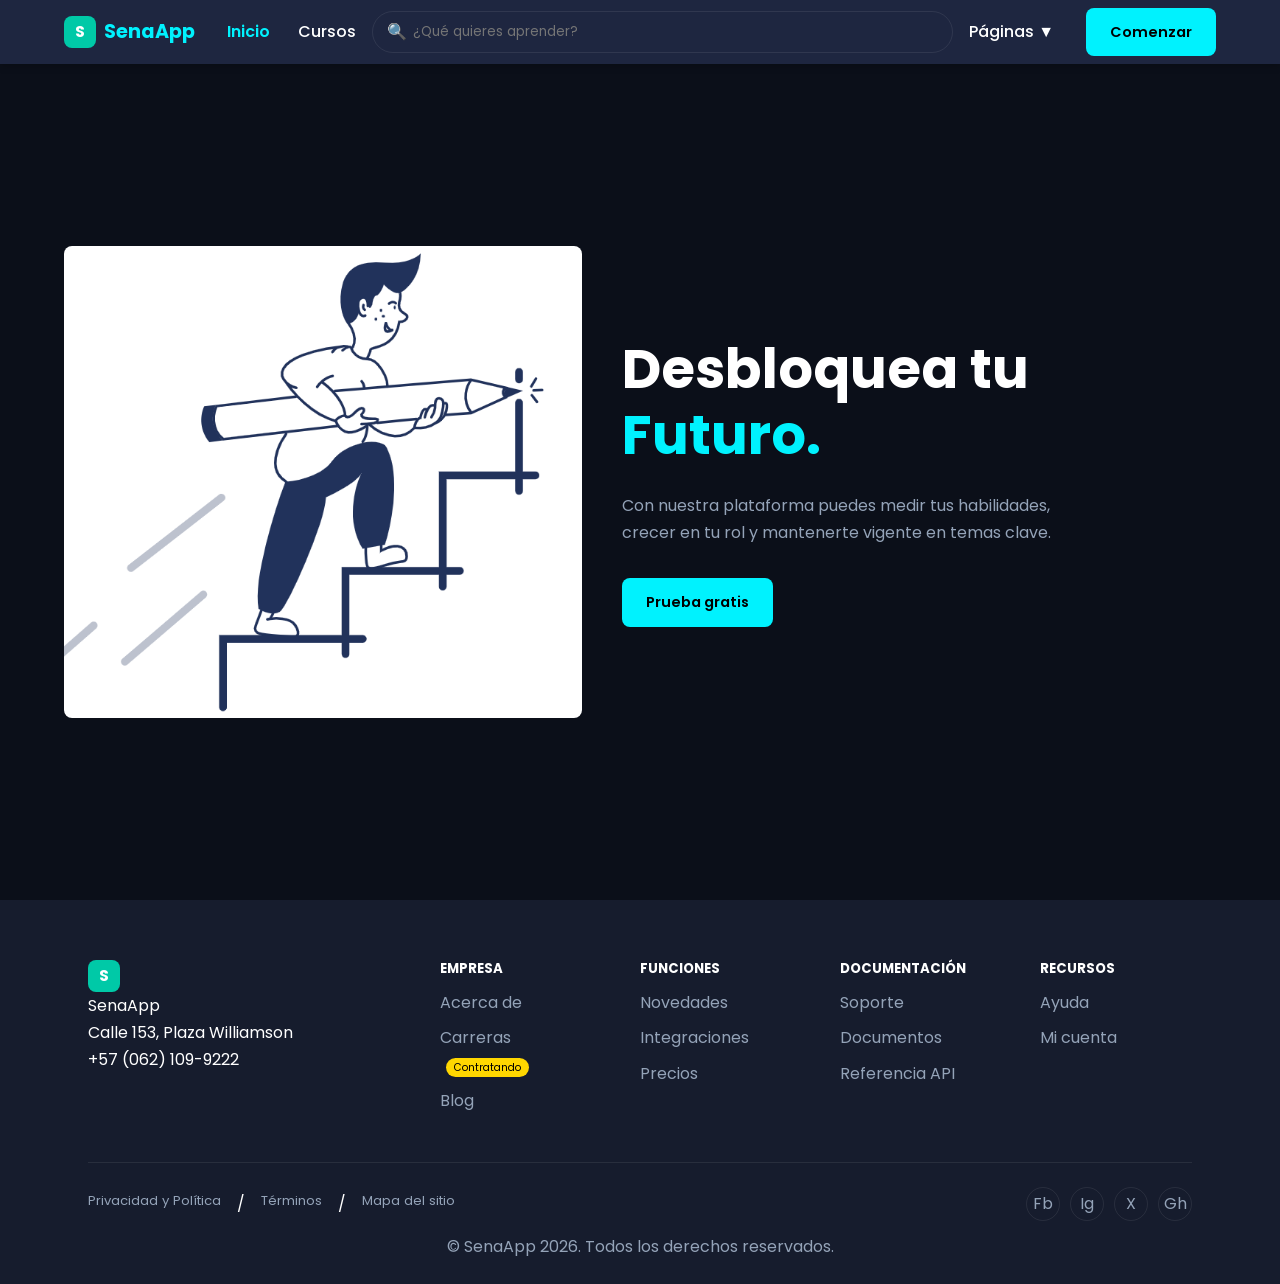
==== SenaApp/index.html @ 9f77ae60 "Add files via upload" ====
<!DOCTYPE html>
<html lang="es">
<head>
    <meta charset="UTF-8">
    <meta name="viewport" content="width=device-width, initial-scale=1.0">
    <title>SenaApp - Aprende sin límites</title>
    <link rel="stylesheet" href="css/estilo_index.css">
    <link rel="stylesheet" href="css/navbar.css">
    <link rel="stylesheet" href="css/footer.css">
    <link rel="stylesheet" href="css/responsive.css">
</head>
<body>

    <main class="hero">
        <div class="hero-imagen">
            <img src="img/nino.png" alt="Estudiante aprendiendo">
        </div>
        
        <div class="hero-contenido">
            <h1 class="hero-titulo">
                Desbloquea tu 
                <span class="hero-destaque">Futuro.</span>
            </h1>
            <p class="hero-desc">
                Con nuestra plataforma puedes medir tus habilidades, crecer en tu rol y mantenerte vigente en temas clave.
            </p>
            <div class="hero-botones">
                <a href="cursos.html" class="btn btn-primary">Prueba gratis</a>
            </div>
        </div>
    </main>
    <script src="js/components.js"></script>
</body>
</html>
---- SenaApp/css/estilo_index.css ----
@import url('https://fonts.googleapis.com/css?family=Poppins:wght@300;400;500;600;700&display=swap');

/* VARIABLES GLOBALES */
:root {
   
    --azul: #00F2FE;              
    --azul-noche: #161C2D;        
    --amarillo: #FFD700;         
    --fondo: #0B0F19;             
    --texto: #FFFFFF;             
    --gris: #94A3B8;              
    --blanco: #1E2640;            
    --borde: rgba(255, 255, 255, 0.08); 
    
    /* Tipografía */
    --fuente: 'Poppins', sans-serif;
    
    /* Bordes y sombras */
    --radio: 8px;
    --radio-lg: 16px;
    --sombra: 0 4px 20px rgba(0,0,0,0.4);
    --sombra-card: 0 8px 30px rgba(0, 242, 254, 0.15);
    --transicion: 0.3s ease;
}

/* RESET UNIVERSAL */
*, *::before, *::after {
    margin: 0;
    padding: 0;
    box-sizing: border-box;
}

/* BASE DEL BODY */
html { 
    scroll-behavior: smooth; 
}

body {
    font-family: var(--fuente);
    color: var(--texto);
    background-color: var(--fondo);
    line-height: 1.7;
}

h1, h2, h3, h4, h5 { line-height: 1.3; color: var(--texto); }
a { text-decoration: none; color: inherit; }
img { max-width: 100%; display: block; }
ul { list-style: none;}

/* CONTENEDOR CENTRADO */
.container {
    max-width: 1200px;
    margin: 0 auto;
    padding: 0 24px;
}

/* BOTONES GLOBALES */
.btn {
    display: inline-block;
    padding: 12px 24px;
    border-radius: var(--radio);
    font-family: var(--fuente);
    font-size: 0.9rem;
    font-weight: 600;
    cursor: pointer;
    border: none;
    transition: all var(--transicion);
}

.btn-primary {
    background-color: var(--azul);
    color: #000000; /* Texto oscuro para que resalte sobre el botón cian */
}

.btn-primary:hover {
    background-color: #00c2cc;
    transform: translateY(-2px);
}

.hero{
    display: grid;
    grid-template-columns: 45% 55%;
    align-items: center;
    min-height: calc(100vh - 64px);
    padding: 0 5%;
    background-color: var(--fondo);
}

.hero-imagen img{
    width: 100%;
    border-radius: var(--radio);
    background: #D0DEFF; /*color mientras no hay imagen*/
}

/* Columna derecha */
.hero-contenido {padding: 60px 0 60px 40px;}
.hero-titulo {font-size: clamp(2.2rem, 4.5vw, 3.4rem); 
    font-weight: 700; line-height: 1.2; margin-bottom: 24px;
}
.hero-destaque {color: var(--azul); }
.hero-desc {color: var(--gris); margin-bottom: 32px; max-width: 480px;}
.hero-botones {display: flex;align-items: center; gap: 20px;}


.cursos-destacados {
    padding: 60px 0;
    background-color: var(--fondo); 
}

.section-title {
    text-align: center;
    margin-bottom: 40px;
}

.section-title .categoria-tag {
    display: inline-block;
    color: var(--azul); 
    font-size: 0.75rem;
    font-weight: 700;
    letter-spacing: 1px;
    margin-bottom: 8px;
}

.section-title h2 {
    font-size: 2rem;
    font-weight: 700;
    margin-bottom: 12px;
}

.section-title p {
    color: var(--gris); 
    font-size: 1rem;
}

.cursos-grid {
    display: grid;
    grid-template-columns: repeat(2, 1fr); 
    gap: 30px;
}

.card-curso {
    background-color: var(--azul-noche); 
    border: 1px solid var(--borde);
    border-radius: var(--radio-lg); 
    overflow: hidden;
    position: relative;
    box-shadow: var(--sombra);
    transition: transform var(--transicion), box-shadow var(--transicion);
}

.card-curso:hover {
    transform: translateY(-5px);
    box-shadow: var(--sombra-card); 
}


.card-banner {
    position: absolute;
    top: 15px;
    left: 15px;
    background-color: var(--azul); 
    color: #0B0F19; 
    padding: 4px 12px;
    border-radius: 4px;
    font-size: 0.75rem;
    font-weight: 600;
    z-index: 10;
}

.card-body {
    padding: 24px;
    padding-top: 40px; 
}

.rating {
    color: var(--amarillo); 
    font-size: 0.85rem;
    margin-bottom: 10px;
}

.rating span {
    color: var(--gris);
    margin-left: 6px;
}

.card-body .categoria-tag {
    color: var(--verde); 
    font-size: 0.75rem;
    font-weight: 700;
    letter-spacing: 0.5px;
}

.card-curso h3 {
    font-size: 1.25rem;
    font-weight: 600;
    margin: 12px 0;
    line-height: 1.4;
    min-height: 56px;
}

.meta-info {
    display: flex;
    gap: 16px;
    color: var(--gris);
    font-size: 0.85rem;
    margin-bottom: 24px;
}

.meta-info span {
    display: flex;
    align-items: center;
}


.card-footer {
    display: flex;
    justify-content: space-between;
    align-items: center;
    border-top: 1px solid var(--borde);
    padding-top: 16px;
    margin-top: 12px;
}

.precio {
    font-size: 1.35rem;
    font-weight: 700;
    color: var(--texto);
}


.btn-preview {
    display: inline-block;
    border: 1px solid var(--borde);
    color: var(--texto);
    padding: 8px 16px;
    border-radius: var(--radio);
    font-size: 0.85rem;
    font-weight: 600;
    background: transparent;
    transition: all var(--transicion);
}

.btn-preview:hover {
    border-color: var(--azul);
    color: var(--azul); 
    background-color: rgba(0, 242, 254, 0.05);
}

.expertos {
    display: grid;
    grid-template-columns: 1fr 1fr; 
    gap: 48px;
    padding: 80px 0;
    align-items: center; 
}

.expertos-info h2 {
    font-size: 2.2rem;
    font-weight: 700;
    line-height: 1.3;
    margin-bottom: 20px;
}

.expertos-info p {
    color: var(--gris); 
    font-size: 1.05rem;
    margin-bottom: 24px;
}

.expertos-info ul {
    display: flex;
    flex-direction: column;
    gap: 14px; 
}

.expertos-info ul li {
    font-size: 0.95rem;
    color: var(--texto);
    display: flex;
    align-items: flex-start;
    gap: 10px;
}

.expertos-formulario {
    background-color: var(--blanco); 
    padding: 40px;
    border-radius: var(--radio-lg); 
    border: 1px solid var(--borde);
    box-shadow: var(--sombra);
}

.expertos-formulario h3 {
    font-size: 1.35rem;
    font-weight: 600;
    text-align: center;
    margin-bottom: 28px;
    line-height: 1.4;
}


.form-row {
    display: flex;
    gap: 16px; 
}

.expertos-formulario input {
    width: 100%;
    padding: 14px 16px;
    margin-bottom: 16px;
    background-color: var(--azul-noche); 
    border: 1px solid var(--borde);
    border-radius: var(--radio); 
    color: var(--texto);
    font-family: var(--fuente);
    font-size: 0.9rem;
    outline: none;
    transition: border-color var(--transicion), box-shadow var(--transicion);
}

.expertos-formulario input:focus {
    border-color: var(--azul);
    box-shadow: 0 0 0 3px rgba(0, 242, 254, 0.15);
}

.btn-block {
    width: 100%;
    margin-top: 8px;
    padding: 14px;
    font-size: 1rem;
}

.terminos {
    font-size: 0.75rem;
    color: var(--gris);
    text-align: center;
    margin-top: 16px;
    line-height: 1.5;
}

.testimonio {
    padding: 80px 0;
    text-align: center; 
    background-color: var(--azul-noche); 
    border-top: 1px solid var(--borde); 
    border-bottom: 1px solid var(--borde); 
}

.comentario {
    font-size: 1.45rem;
    font-style: italic; 
    color: var(--texto);
    line-height: 1.6;
    max-width: 850px; 
    margin: 0 auto 24px auto; 
}

.testimonio h4 {
    font-size: 1.15rem;
    font-weight: 600;
    color: var(--azul); 
    margin-bottom: 4px;
}

.rol {
    font-size: 0.85rem;
    color: var(--gris); 
    text-transform: uppercase;
    letter-spacing: 0.5px;
}
---- SenaApp/css/navbar.css ----
/* NAVBAR */
.navbar {
    display: flex; /* fila horizontal */
    align-items: center; /* centrado vertical */
    justify-content: space-between; /* extremos */
    padding: 12px 5%;
    background: var(--blanco);
    box-shadow: 0 2px 8px rgba(0,0,0,0.2);
    position: sticky; top: 0; z-index: 100;
}

.logo {
    display: flex;
    align-items: center;
    gap: 8px;
}

.logo-icono {
    width: 32px;
    height: 32px;
    border-radius: 8px;
    background: #00C9A7;
    color: #FFFFFF;
    font-weight: 700;
    display: flex;
    align-items: center;
    justify-content: center;
}

.logo-texto {
    font-size: 1.2rem;
    font-weight: 700;
    color: var(--azul);
}

.navbar-nav {
    display: flex;
    align-items: center;
    flex: 1;
    margin: 0 20px;
}

.nav-lista {
    display: flex;
    align-items: center;
    gap: 4px;
    list-style: none;
    width: 100%;
}

.nav-link {
    padding: 8px 12px;
    color: var(--texto);
    font-weight: 500;
}

.nav-link:hover {
    color: var(--azul);
}

/* Buscador */
.nav-buscador {
    display: flex;
    align-items: center;
    gap: 6px;
    flex: 1;
    border: 1px solid var(--borde);
    border-radius: 40px;
    padding: 6px 14px;
}

.buscar-input {
    border: none;
    outline: none;
    background: transparent;
    font-family: var(--fuente);
    color: var(--texto);
    width: 100%;
}

/* Dropdown */
.nav-item {
    position: relative; /* ancla el panel */
}

.dropdown {
    position: absolute;
    top: 100%; left: 0;
    list-style: none;
    background: var(--blanco);
    border: 1px solid var(--borde);
    border-radius: var(--radio);
    min-width: 190px;
    padding: 6px 0;
    z-index: 200;
    opacity: 0;
    visibility: hidden; /* oculto */
    transition: opacity 0.2s;
}

.nav-item:hover .dropdown {
    opacity: 1;
    visibility: visible; /* visible al hover */
}

.dropdown li a {
    display: block;
    padding: 9px 18px;
    color: var(--texto);
}

.dropdown li a:hover {
    color: var(--azul);
    background: var(--fondo);
}

.hamburger {
    display: none; 
} /* aparece en mobile */
---- SenaApp/css/footer.css ----
/* FOOTER */
footer {
    background: var(--azul-noche);
    padding: 60px 5% 24px;
}

/* Grid de 5 columnas, la primera más ancha */
.footer-grid {
    display: grid;
    grid-template-columns: 2fr 1fr 1fr 1fr 1fr; /* 2fr el doble de ancho */
    gap: 48px;
    margin-bottom: 40px;
}

footer h5 {color: var(--texto);text-transform: uppercase;margin-bottom: 12px;}
footer ul {list-style: none;}
footer ul li {margin-bottom: 8px;}
footer ul a {color: var(--gris);}
footer ul a:hover {color: var(--texto);}

.badge-footer {
    background: var(--amarillo);
    color: #000000;
    font-size: 0.65rem;
    padding: 2px 8px;
    border-radius: 20px; /* capsula */
    margin-left: 6px;
}

/* Barra inferior: legal izquierda, redes derecha */
.footer-inferior {
    display: flex;
    justify-content: space-between; /* empuja los grupos a los extremos */
    align-items: center;
    padding-top: 24px;
    border-top: 1px solid var(--borde);
}

.footer-legal {display: flex;gap: 16px;}
.footer-legal a {color: var(--gris);font-size: 0.82rem;}
.footer-legal a:hover {color: var(--texto);}

.footer-redes {display: flex; gap: 10px;}
.footer-redes a {
    width: 34px;
    height: 34px;
    border-radius: 50%; /* circulo */
    border: 1px solid var(--borde);
    display: flex;
    align-items: center;
    justify-content: center;
    color: var(--gris);
}

.footer-redes a:hover {background: var(--azul);color: #000000;}

.footer-copy {text-align: center; color: var(--gris); padding-top: 12px;}
---- SenaApp/css/responsive.css ----
@media (max-width: 768px) {
    .navbar {padding: 12px 5%; height: auto;}

    .navbar-nav {display: none;}
    .navbar-cta { display: none;}
    .nav-buscador {display: none;}

    .hamburger {
        display: block;
        background: none;
        border: 1px solid var(--borde);
        border-radius: var(--radio);
        padding: 6px 12px;
        font-size: 1.2rem;
        cursor: pointer;
        color: white;
    }

    .navbar-nav.abierto {
        display: flex;
        flex-direction: column;
        width: 100%;
        padding: 12px 0;
        border-top: 1px solid var(--borde);
    }

    .nav-link .curso-icono {display: none;}

    .hero {grid-template-columns: 1fr; padding: 40px 5%; text-align: center;}
    .hero-imagen {display: none;}
    .hero-contenido { padding: 0;}
    .programas-grid {grid-template-columns: 1fr;}
    .cursos-grid {grid-template-columns: 1fr;}
    .expertos { grid-template-columns: 1fr; gap: 30px;}
    .form-row {flex-direction: column;}
    .footer-grid {grid-template-columns: 1fr;gap: 24px; }
    .footer-inferior {flex-direction: column; gap: 16px;text-align: center;}
}

/* --- MEDIA QUERY: REGLAS PARA TABLET --- */
@media (min-width: 768px) {
    .navbar {height: 64px;}
    .navbar-nav { display: flex;width: auto;}
    .navbar-cta { display: block; }
    .nav-buscador { display: flex;}
    .hamburger {display: none;}
    .hero {grid-template-columns: 45% 55%; padding: 0 5%; text-align: left;}
    .hero-imagen { display: flex;}
    .hero-contenido { padding: 60px 0 60px 40px; }
    .programas-grid { grid-template-columns: repeat(2, 1fr); }
    .cursos-grid { grid-template-columns: repeat(2, 1fr); }
    .expertos { grid-template-columns: 1fr 1fr;}
    .form-row { flex-direction: row;}
    .footer-grid {  grid-template-columns: 1fr 1fr;}
    .footer-inferior { flex-direction: row;}
}

/* --- MEDIA QUERY: REGLAS PARA ESCRITORIO --- */
@media (min-width: 1024px) {
    .programas-grid { grid-template-columns: repeat(4, 1fr); }
    .footer-grid { grid-template-columns: 2fr 1fr 1fr 1fr 1fr;}
}
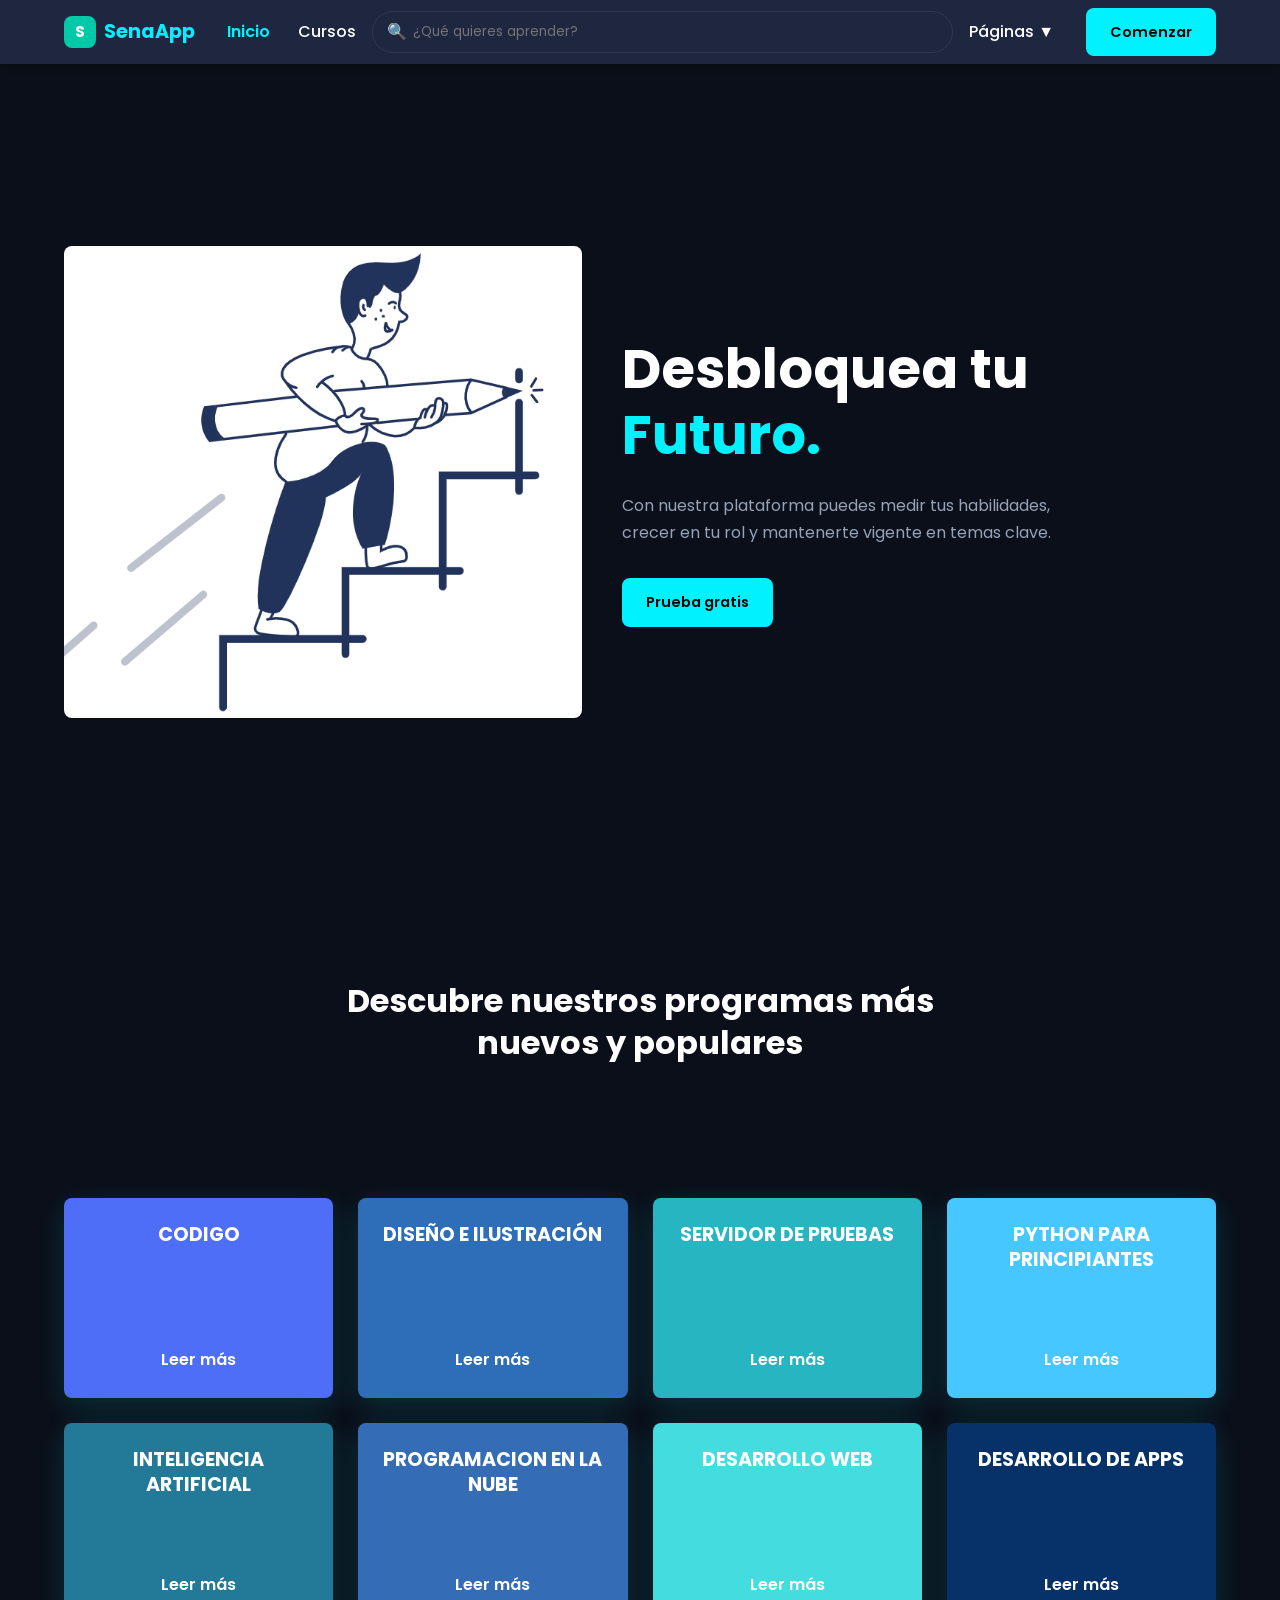
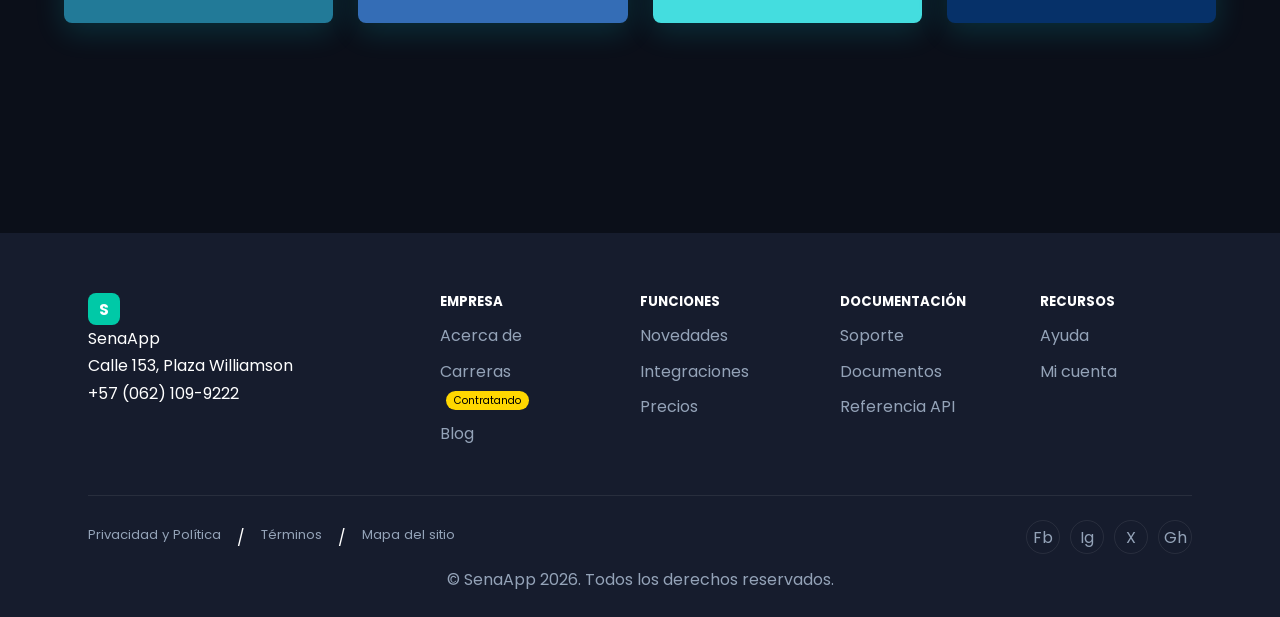
==== commit 6ad53211: "Add files via upload" ====
--- a/SenaApp/index.html
+++ b/SenaApp/index.html
@@ -29,6 +29,65 @@
             </div>
         </div>
     </main>
+    <section class="programas">
+
+        <div class="container">
+
+            <div class="programas-header">
+
+                <h2>
+                    Descubre nuestros programas más nuevos y populares
+                </h2>
+
+
+                    <section class="programas">
+
+        <div class="programas-grid">
+
+            <div class="programa-card">
+                <h4> CODIGO</h4>
+                <a href="#">Leer más</a>
+            </div>
+
+            <div class="programa-card">
+                <h4>DISEÑO E ILUSTRACIÓN</h4>
+                <a href="#">Leer más</a>
+            </div>
+
+            <div class="programa-card">
+                <h4>SERVIDOR DE PRUEBAS</h4>
+                <a href="#">Leer más</a>
+            </div>
+
+            <div class="programa-card">
+                <h4>PYTHON PARA PRINCIPIANTES</h4>
+                <a href="#">Leer más</a>
+            </div>
+
+            <div class="programa-card">
+                <h4>INTELIGENCIA ARTIFICIAL</h4>
+                <a href="#">Leer más</a>
+            </div>
+
+            <div class="programa-card">
+                <h4>PROGRAMACION EN LA NUBE</h4>
+                <a href="#">Leer más</a>
+            </div>
+
+             <div class="programa-card">
+                <h4>DESARROLLO WEB</h4>
+                <a href="#">Leer más</a>
+            </div>
+
+             <div class="programa-card">
+                <h4>DESARROLLO DE APPS</h4>
+                <a href="#">Leer más</a>
+            </div>
+        </div>
+
+    </div>
+
+</section>
     <script src="js/components.js"></script>
 </body>
 </html>
--- a/SenaApp/css/estilo_index.css
+++ b/SenaApp/css/estilo_index.css
@@ -366,4 +366,90 @@
     color: var(--gris); 
     text-transform: uppercase;
     letter-spacing: 0.5px;
+}
+.avatar{
+    width: 700px;
+    margin: 0 auto 30px;
+    display: block;
+}
+
+/* =========================
+   SECCIÓN PROGRAMAS
+========================= */
+
+.programas{
+    padding: 80px 0;
+}
+
+.programas-header{
+    text-align: center;
+    margin-bottom: 50px;
+}
+
+.programas-header h2{
+    max-width: 700px;
+    margin: 0 auto 15px;
+    font-size: 2rem;
+}
+
+.programas-header a{
+    color: var(--azul);
+    font-weight: 600;
+}
+
+.programas-grid{
+    display: grid;
+    grid-template-columns: repeat(3, 1fr);
+    gap: 25px;
+    margin-top: 40px;
+}
+
+.programa-card{
+    min-height: 200px;
+    width: 100%;
+    padding: 25px;
+    border-radius: var(--radio);
+    display: flex;
+    flex-direction: column;
+    justify-content: space-between;
+    color: white;
+    transition: .3s;
+    box-shadow: var(--sombra-card);
+}
+
+.programa-card:hover{
+    transform: translateY(-5px);
+}
+
+.programa-card:nth-child(1){background:#4f6ef7;}
+.programa-card:nth-child(2){background:#2e6db7;}
+.programa-card:nth-child(3){background:#27b5c2;}
+.programa-card:nth-child(4){background:#47c7ff;}
+.programa-card:nth-child(5){background:#227a98;}
+.programa-card:nth-child(6){background:#346db6;}
+.programa-card:nth-child(7){background:#44dddf;}
+.programa-card:nth-child(8){background:#063169;}
+
+.programa-card h4{
+    font-size: 1.2rem;
+}
+
+.programa-card a{
+    color: white;
+    font-weight: 600;
+}
+.programa-card a{
+    color: white;
+    font-weight: 600;
+    transition: color .3s;
+}
+
+.programa-card a:hover{
+    color: var(--azul-noche);
+}
+.programas-grid{
+    display: grid;
+    grid-template-columns: repeat(3, 1fr);
+    gap: 25px;
+    margin-top: 40px;
 }
--- a/SenaApp/css/responsive.css
+++ b/SenaApp/css/responsive.css
@@ -61,3 +61,10 @@
     .programas-grid { grid-template-columns: repeat(4, 1fr); }
     .footer-grid { grid-template-columns: 2fr 1fr 1fr 1fr 1fr;}
 }
+@media (max-width: 768px){
+
+    .programas-grid{
+        grid-template-columns: 1fr;
+    }
+
+}
